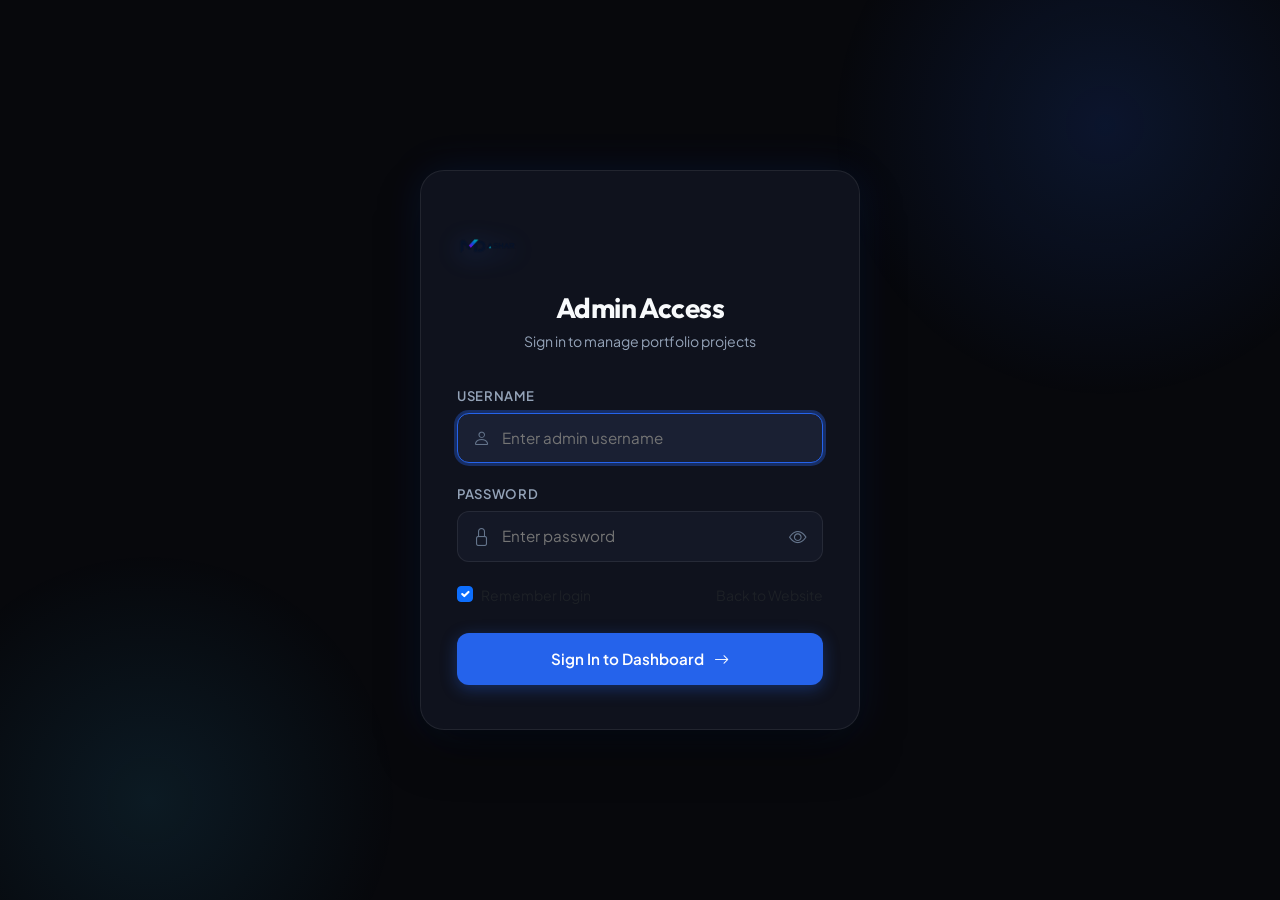
==== ashar35-access/index.html @ 3a95bbca "Add dynamic projects engine and admin dashboard at /ashar35-access" ====
<!DOCTYPE html>
<html lang="en">

<head>
  <base href="../">
  <meta charset="UTF-8">
  <meta name="viewport" content="width=device-width, initial-scale=1.0">
  <title>Admin Dashboard | Mohammed Ashar Portfolio</title>

  <!-- Favicon Logo -->
  <link rel="icon" type="image/png" href="assets/images/Ashar_logo.png">

  <!-- Google Fonts: Plus Jakarta Sans & Outfit -->
  <link rel="preconnect" href="https://fonts.googleapis.com">
  <link rel="preconnect" href="https://fonts.gstatic.com" crossorigin>
  <link
    href="https://fonts.googleapis.com/css2?family=Outfit:wght@400;500;600;700;800;900&family=Plus+Jakarta+Sans:wght@400;500;600;700&display=swap"
    rel="stylesheet">

  <!-- Bootstrap 5.3.3 CSS & Icons -->
  <link href="https://cdn.jsdelivr.net/npm/bootstrap@5.3.3/dist/css/bootstrap.min.css" rel="stylesheet">
  <link rel="stylesheet" href="https://cdn.jsdelivr.net/npm/bootstrap-icons@1.11.3/font/bootstrap-icons.min.css">

  <!-- Main & Admin CSS -->
  <link rel="stylesheet" href="css/style.css">
  <link rel="stylesheet" href="css/admin.css">
</head>

<body class="admin-body">

  <!-- =========================================================================
       1. LOGIN SECTION (Credentials: mohammedasharan35 / Asharan35)
       ========================================================================= -->
  <section class="admin-login-wrapper" id="loginWrapper">
    <div class="admin-login-card">
      <div class="login-brand-header">
        <a href="index.html" title="Back to Portfolio">
          <img src="assets/images/Ashar_logo.png" alt="Mohammed Ashar Logo" class="login-logo-img">
        </a>
        <h1 class="login-title">Admin Access</h1>
        <p class="login-subtitle">Sign in to manage portfolio projects</p>
      </div>

      <div class="login-error-alert" id="loginErrorAlert" role="alert">
        <i class="bi bi-exclamation-triangle-fill"></i>
        <span id="loginErrorMsg">Invalid username or password.</span>
      </div>

      <form id="adminLoginForm" autocomplete="off">
        <div class="admin-form-group">
          <label for="adminUsername" class="admin-form-label">Username</label>
          <div class="admin-input-wrap">
            <i class="bi bi-person admin-input-icon"></i>
            <input type="text" class="admin-input" id="adminUsername" placeholder="Enter admin username" required
              autofocus>
          </div>
        </div>

        <div class="admin-form-group">
          <label for="adminPassword" class="admin-form-label">Password</label>
          <div class="admin-input-wrap">
            <i class="bi bi-lock admin-input-icon"></i>
            <input type="password" class="admin-input" id="adminPassword" placeholder="Enter password" required>
            <button type="button" class="admin-input-password-toggle" id="togglePasswordVisibility"
              title="Toggle password view" aria-label="Toggle password view">
              <i class="bi bi-eye" id="passwordEyeIcon"></i>
            </button>
          </div>
        </div>

        <div class="d-flex align-items-center justify-content-between mb-4">
          <div class="form-check">
            <input class="form-check-input" type="checkbox" id="rememberMeCheckbox" checked>
            <label class="form-check-label text-muted small" for="rememberMeCheckbox">
              Remember login
            </label>
          </div>
          <a href="index.html" class="small text-decoration-none text-muted hover-accent">Back to Website</a>
        </div>

        <button type="submit" class="btn-admin-primary">
          <span>Sign In to Dashboard</span>
          <i class="bi bi-arrow-right"></i>
        </button>
      </form>
    </div>
  </section>

  <!-- =========================================================================
       2. ADMIN DASHBOARD WRAPPER (Shown after authentication)
       ========================================================================= -->
  <div class="admin-dashboard-wrapper" id="dashboardWrapper">

    <!-- Navbar -->
    <header class="admin-navbar">
      <div class="custom-container">
        <div class="admin-nav-inner">
          <div class="d-flex align-items-center gap-2">
            <a href="index.html" class="admin-nav-brand">
              <img src="assets/images/Ashar_logo.png" alt="Ashar Logo">
              <span class="admin-nav-brand-text">Mohammed Ashar</span>
            </a>
            <span class="admin-badge-portal">Admin Hub</span>
          </div>

          <div class="admin-nav-actions">
            <div class="admin-user-pill">
              <span class="admin-status-dot"></span>
              <span>mohammedasharan35</span>
            </div>
            <a href="index.html" class="btn-admin-outline" target="_blank" title="Preview Live Portfolio">
              <i class="bi bi-box-arrow-up-right"></i>
              <span class="d-none d-sm-inline">Live Site</span>
            </a>
            <a href="projects.html" class="btn-admin-outline" target="_blank" title="Preview All Projects Page">
              <i class="bi bi-grid"></i>
              <span class="d-none d-sm-inline">Projects Page</span>
            </a>
            <button type="button" class="btn-admin-outline btn-admin-logout" id="logoutBtn" title="Sign Out">
              <i class="bi bi-box-arrow-right"></i>
              <span class="d-none d-sm-inline">Logout</span>
            </button>
          </div>
        </div>
      </div>
    </header>

    <!-- Main Container -->
    <main class="custom-container pt-3">

      <!-- Metrics Row -->
      <div class="admin-stats-row">
        <div class="admin-stat-card">
          <div class="admin-stat-info">
            <span class="admin-stat-label">Total Projects</span>
            <span class="admin-stat-value" id="statTotalProjects">0</span>
          </div>
          <div class="admin-stat-icon blue">
            <i class="bi bi-folder-fill"></i>
          </div>
        </div>

        <div class="admin-stat-card">
          <div class="admin-stat-info">
            <span class="admin-stat-label">Featured on Home</span>
            <span class="admin-stat-value" id="statFeaturedProjects">0</span>
          </div>
          <div class="admin-stat-icon amber">
            <i class="bi bi-star-fill"></i>
          </div>
        </div>

        <div class="admin-stat-card">
          <div class="admin-stat-info">
            <span class="admin-stat-label">Categories</span>
            <span class="admin-stat-value" id="statCategoriesCount">0</span>
          </div>
          <div class="admin-stat-icon purple">
            <i class="bi bi-tags-fill"></i>
          </div>
        </div>

        <div class="admin-stat-card">
          <div class="admin-stat-info">
            <span class="admin-stat-label">GitHub Sync</span>
            <span class="admin-stat-value fs-5" id="statGithubStatus">Ready</span>
          </div>
          <div class="admin-stat-icon emerald">
            <i class="bi bi-github"></i>
          </div>
        </div>
      </div>

      <!-- Action Toolbar -->
      <div class="admin-toolbar-card">
        <div class="admin-toolbar-left">
          <button type="button" class="btn-admin-primary" id="openAddProjectModalBtn">
            <i class="bi bi-plus-lg"></i>
            <span>Add New Project</span>
          </button>

          <div class="position-relative">
            <i class="bi bi-search position-absolute top-50 start-0 translate-middle-y ms-3 text-secondary"></i>
            <input type="text" class="admin-search-input" id="adminTableSearch" placeholder="Search projects...">
          </div>

          <select class="admin-input py-2" id="adminCategoryFilter" style="width: auto; max-width: 170px;">
            <option value="all">All Categories</option>
            <option value="wordpress">Wordpress</option>
            <option value="dashboard">Dashboard UI</option>
            <option value="landingpage">Landing Page</option>
            <option value="aiml-iot">AI/ML &amp; IOT</option>
          </select>
        </div>

        <div class="admin-toolbar-right">
          <button type="button" class="btn-admin-outline" id="openGithubSyncModalBtn" title="Sync changes to GitHub repository">
            <i class="bi bi-cloud-arrow-up text-primary"></i>
            <span>GitHub Sync</span>
          </button>
          <button type="button" class="btn-admin-outline" id="exportJsonBtn" title="Download projects.json backup">
            <i class="bi bi-download"></i>
            <span>Export JSON</span>
          </button>
          <button type="button" class="btn-admin-outline" id="resetDefaultsBtn" title="Reset to original 14 portfolio projects">
            <i class="bi bi-arrow-counterclockwise"></i>
            <span>Reset Defaults</span>
          </button>
        </div>
      </div>

      <!-- Projects Management Table -->
      <div class="admin-table-container">
        <div class="admin-table-header">
          <h2 class="admin-table-title">Manage Projects</h2>
          <span class="text-muted small" id="tableCountText">Showing 0 projects</span>
        </div>

        <div class="table-responsive">
          <table class="admin-projects-table">
            <thead>
              <tr>
                <th style="width: 70px;">Image</th>
                <th>Title &amp; Link</th>
                <th>Category</th>
                <th>Tags / Tech</th>
                <th class="text-center" style="width: 90px;" title="Shows on Homepage under 'My recent work'">Featured</th>
                <th class="text-end" style="width: 120px;">Actions</th>
              </tr>
            </thead>
            <tbody id="adminProjectsTableBody">
              <!-- Dynamically populated rows -->
            </tbody>
          </table>
        </div>
      </div>

    </main>
  </div>

  <!-- =========================================================================
       3. ADD / EDIT PROJECT MODAL
       ========================================================================= -->
  <div class="admin-modal-backdrop" id="projectModalBackdrop">
    <div class="admin-modal-card">
      <div class="admin-modal-header">
        <h3 class="admin-modal-title" id="projectModalTitle">Add New Project</h3>
        <button type="button" class="admin-modal-close" id="closeProjectModalBtn">
          <i class="bi bi-x-lg"></i>
        </button>
      </div>

      <form id="projectForm">
        <div class="admin-modal-body">
          <input type="hidden" id="formProjectId" value="">

          <!-- Project Title -->
          <div class="admin-form-group">
            <label for="formProjectTitle" class="admin-form-label">Project Title <span class="text-danger">*</span></label>
            <input type="text" class="admin-input ps-3" id="formProjectTitle" placeholder="e.g. AI Medical Assistant" required>
          </div>

          <!-- Category Selection -->
          <div class="row">
            <div class="col-md-6 admin-form-group">
              <label for="formProjectCategory" class="admin-form-label">Category <span class="text-danger">*</span></label>
              <select class="admin-input ps-3" id="formProjectCategory" required>
                <option value="wordpress">Wordpress</option>
                <option value="dashboard">Dashboard UI</option>
                <option value="landingpage">Landing Page</option>
                <option value="aiml-iot">AI/ML &amp; IOT</option>
                <option value="custom">+ Custom Category</option>
              </select>
            </div>
            <div class="col-md-6 admin-form-group">
              <label for="formCategoryLabel" class="admin-form-label">Category Label Display</label>
              <input type="text" class="admin-input ps-3" id="formCategoryLabel" placeholder="e.g. Full Stack" value="Wordpress">
            </div>
          </div>

          <!-- Live URL / Link -->
          <div class="admin-form-group">
            <label for="formProjectUrl" class="admin-form-label">Live Project / Demo URL <span class="text-danger">*</span></label>
            <input type="text" class="admin-input ps-3" id="formProjectUrl" placeholder="https://example.com or GitHub repo link" required>
          </div>

          <!-- Tags / Tech Stack -->
          <div class="admin-form-group">
            <label for="formProjectTags" class="admin-form-label">Tech Stack / Tags (Comma-separated)</label>
            <input type="text" class="admin-input ps-3" id="formProjectTags" placeholder="e.g. Python, YOLOv8, Streamlit, OpenCV">
            <!-- Dynamic Live Pill Preview -->
            <div class="d-flex flex-wrap gap-1 mt-2" id="formPillsPreview"></div>
          </div>

          <!-- Project Description -->
          <div class="admin-form-group">
            <label for="formProjectDesc" class="admin-form-label">Project Description</label>
            <textarea class="admin-input ps-3" id="formProjectDesc" rows="3" placeholder="Brief summary of the architecture, features, and results..."></textarea>
          </div>

          <!-- Project Image (URL or Local File Upload) -->
          <div class="admin-form-group">
            <label class="admin-form-label">Project Image</label>
            <div class="input-group mb-2">
              <input type="text" class="admin-input ps-3" id="formProjectImageUrl" placeholder="Image URL or assets/images/... path">
            </div>
            <div class="d-flex align-items-center gap-2 mb-2">
              <span class="text-muted small">OR Upload local image:</span>
              <input type="file" id="formProjectImageFile" accept="image/*" class="d-none">
              <button type="button" class="btn-admin-outline py-1 px-3 small" id="triggerImageUploadBtn">
                <i class="bi bi-upload"></i> Browse File
              </button>
            </div>
            <!-- Image Preview Box -->
            <div class="admin-img-preview-box" id="formImgPreviewBox">
              <span class="admin-img-preview-empty" id="formImgEmptyText">No image preview</span>
              <img src="" alt="Preview" id="formImgPreview" style="display: none;">
            </div>
          </div>

          <!-- Featured Switch -->
          <div class="form-check form-switch mt-3">
            <input class="form-check-input" type="checkbox" role="switch" id="formProjectFeatured" checked>
            <label class="form-check-label fw-semibold" for="formProjectFeatured">
              Feature on Homepage (shows under "My recent work")
            </label>
          </div>

        </div>

        <div class="admin-modal-footer">
          <button type="button" class="btn-admin-outline" id="cancelProjectModalBtn">Cancel</button>
          <button type="submit" class="btn-admin-primary" style="width: auto;">
            <i class="bi bi-check-lg"></i>
            <span id="saveProjectBtnText">Save Project</span>
          </button>
        </div>
      </form>
    </div>
  </div>

  <!-- =========================================================================
       4. GITHUB CLOUD SYNC MODAL
       ========================================================================= -->
  <div class="admin-modal-backdrop" id="githubSyncModalBackdrop">
    <div class="admin-modal-card">
      <div class="admin-modal-header">
        <h3 class="admin-modal-title">
          <i class="bi bi-github me-2"></i>Sync to GitHub
        </h3>
        <button type="button" class="admin-modal-close" id="closeGithubSyncModalBtn">
          <i class="bi bi-x-lg"></i>
        </button>
      </div>

      <div class="admin-modal-body">
        <p class="text-muted small mb-3">
          Commit the latest projects list directly to your public repository:
          <strong class="text-white">mohammedashar35/Mohammed-Ashar-Portfolio</strong> (branch: <code class="text-info">main</code>, target: <code class="text-info">data/projects.json</code>).
        </p>

        <div class="admin-form-group">
          <label for="ghRepoInput" class="admin-form-label">Repository</label>
          <input type="text" class="admin-input ps-3" id="ghRepoInput" value="mohammedashar35/Mohammed-Ashar-Portfolio">
        </div>

        <div class="admin-form-group">
          <label for="ghBranchInput" class="admin-form-label">Branch</label>
          <input type="text" class="admin-input ps-3" id="ghBranchInput" value="main">
        </div>

        <div class="admin-form-group">
          <label for="ghTokenInput" class="admin-form-label">GitHub Personal Access Token (PAT)</label>
          <div class="admin-input-wrap">
            <input type="password" class="admin-input ps-3 pe-5" id="ghTokenInput" placeholder="github_pat_... or ghp_...">
            <button type="button" class="admin-input-password-toggle" id="toggleGhTokenView" title="Toggle token view">
              <i class="bi bi-eye"></i>
            </button>
          </div>
          <div class="form-text text-muted small mt-1">
            <i class="bi bi-shield-lock me-1"></i>Token is saved securely in your browser's private storage and used only to push commits.
          </div>
        </div>

        <div class="alert alert-info py-2 px-3 small d-none" id="ghSyncAlert"></div>
      </div>

      <div class="admin-modal-footer">
        <button type="button" class="btn-admin-outline" id="cancelGithubSyncBtn">Close</button>
        <button type="button" class="btn-admin-primary" id="startGithubSyncBtn" style="width: auto;">
          <i class="bi bi-cloud-arrow-up"></i>
          <span>Push to GitHub</span>
        </button>
      </div>
    </div>
  </div>

  <!-- =========================================================================
       5. NOTIFICATION TOAST
       ========================================================================= -->
  <div class="admin-toast" id="adminToast" role="alert" aria-live="assertive" aria-atomic="true">
    <i class="bi bi-check-circle-fill fs-5" id="toastIcon"></i>
    <span id="toastMessage">Action completed successfully.</span>
  </div>

  <!-- Scripts -->
  <script src="js/projects.js"></script>
  <script>
    (function () {
      'use strict';

      // Required Admin Credentials
      const AUTH_USERNAME = 'mohammedasharan35';
      const AUTH_PASSWORD = 'Asharan35';
      const AUTH_SESSION_KEY = 'ashar_admin_authenticated';
      const GH_TOKEN_STORAGE_KEY = 'ashar_admin_gh_token';

      // DOM Elements
      const loginWrapper = document.getElementById('loginWrapper');
      const dashboardWrapper = document.getElementById('dashboardWrapper');
      const adminLoginForm = document.getElementById('adminLoginForm');
      const adminUsername = document.getElementById('adminUsername');
      const adminPassword = document.getElementById('adminPassword');
      const loginErrorAlert = document.getElementById('loginErrorAlert');
      const loginErrorMsg = document.getElementById('loginErrorMsg');
      const rememberMeCheckbox = document.getElementById('rememberMeCheckbox');
      const togglePasswordVisibility = document.getElementById('togglePasswordVisibility');
      const passwordEyeIcon = document.getElementById('passwordEyeIcon');
      const logoutBtn = document.getElementById('logoutBtn');

      // Table & Metrics Elements
      const tableBody = document.getElementById('adminProjectsTableBody');
      const tableCountText = document.getElementById('tableCountText');
      const statTotalProjects = document.getElementById('statTotalProjects');
      const statFeaturedProjects = document.getElementById('statFeaturedProjects');
      const statCategoriesCount = document.getElementById('statCategoriesCount');
      const statGithubStatus = document.getElementById('statGithubStatus');
      const adminTableSearch = document.getElementById('adminTableSearch');
      const adminCategoryFilter = document.getElementById('adminCategoryFilter');

      // Project Modal Elements
      const projectModalBackdrop = document.getElementById('projectModalBackdrop');
      const projectModalTitle = document.getElementById('projectModalTitle');
      const openAddProjectModalBtn = document.getElementById('openAddProjectModalBtn');
      const closeProjectModalBtn = document.getElementById('closeProjectModalBtn');
      const cancelProjectModalBtn = document.getElementById('cancelProjectModalBtn');
      const projectForm = document.getElementById('projectForm');
      const formProjectId = document.getElementById('formProjectId');
      const formProjectTitle = document.getElementById('formProjectTitle');
      const formProjectCategory = document.getElementById('formProjectCategory');
      const formCategoryLabel = document.getElementById('formCategoryLabel');
      const formProjectUrl = document.getElementById('formProjectUrl');
      const formProjectTags = document.getElementById('formProjectTags');
      const formPillsPreview = document.getElementById('formPillsPreview');
      const formProjectDesc = document.getElementById('formProjectDesc');
      const formProjectImageUrl = document.getElementById('formProjectImageUrl');
      const formProjectImageFile = document.getElementById('formProjectImageFile');
      const triggerImageUploadBtn = document.getElementById('triggerImageUploadBtn');
      const formImgPreview = document.getElementById('formImgPreview');
      const formImgEmptyText = document.getElementById('formImgEmptyText');
      const formProjectFeatured = document.getElementById('formProjectFeatured');
      const saveProjectBtnText = document.getElementById('saveProjectBtnText');

      // GitHub Sync Modal Elements
      const githubSyncModalBackdrop = document.getElementById('githubSyncModalBackdrop');
      const openGithubSyncModalBtn = document.getElementById('openGithubSyncModalBtn');
      const closeGithubSyncModalBtn = document.getElementById('closeGithubSyncModalBtn');
      const cancelGithubSyncBtn = document.getElementById('cancelGithubSyncBtn');
      const ghRepoInput = document.getElementById('ghRepoInput');
      const ghBranchInput = document.getElementById('ghBranchInput');
      const ghTokenInput = document.getElementById('ghTokenInput');
      const toggleGhTokenView = document.getElementById('toggleGhTokenView');
      const startGithubSyncBtn = document.getElementById('startGithubSyncBtn');
      const ghSyncAlert = document.getElementById('ghSyncAlert');

      // Action Buttons
      const exportJsonBtn = document.getElementById('exportJsonBtn');
      const resetDefaultsBtn = document.getElementById('resetDefaultsBtn');
      const adminToast = document.getElementById('adminToast');
      const toastIcon = document.getElementById('toastIcon');
      const toastMessage = document.getElementById('toastMessage');

      let toastTimer = null;

      // -----------------------------------------------------------------------
      // AUTHENTICATION CONTROLLER
      // -----------------------------------------------------------------------
      function isAuthenticated() {
        return sessionStorage.getItem(AUTH_SESSION_KEY) === 'true' ||
          localStorage.getItem(AUTH_SESSION_KEY) === 'true';
      }

      function setAuthenticated(remember) {
        sessionStorage.setItem(AUTH_SESSION_KEY, 'true');
        if (remember) {
          localStorage.setItem(AUTH_SESSION_KEY, 'true');
        }
      }

      function clearAuth() {
        sessionStorage.removeItem(AUTH_SESSION_KEY);
        localStorage.removeItem(AUTH_SESSION_KEY);
      }

      function showLogin() {
        loginWrapper.style.display = 'flex';
        dashboardWrapper.style.display = 'none';
        adminPassword.value = '';
      }

      function showDashboard() {
        loginWrapper.style.display = 'none';
        dashboardWrapper.style.display = 'block';
        loadDashboardData();
        checkGitHubTokenStatus();
      }

      // Password toggle
      togglePasswordVisibility.addEventListener('click', function () {
        const isPassword = adminPassword.type === 'password';
        adminPassword.type = isPassword ? 'text' : 'password';
        passwordEyeIcon.className = isPassword ? 'bi bi-eye-slash' : 'bi bi-eye';
      });

      // Login form submission
      adminLoginForm.addEventListener('submit', function (e) {
        e.preventDefault();
        const enteredUser = adminUsername.value.trim();
        const enteredPass = adminPassword.value;

        if (enteredUser === AUTH_USERNAME && enteredPass === AUTH_PASSWORD) {
          loginErrorAlert.style.display = 'none';
          setAuthenticated(rememberMeCheckbox.checked);
          showToast('Welcome back, Mohammed Ashar!', 'success');
          showDashboard();
        } else {
          loginErrorAlert.style.display = 'flex';
          loginErrorMsg.textContent = 'Invalid credentials. Please verify your username and password.';
          adminPassword.focus();
        }
      });

      // Logout
      logoutBtn.addEventListener('click', function () {
        clearAuth();
        showToast('Signed out successfully.', 'success');
        showLogin();
      });

      // -----------------------------------------------------------------------
      // TOAST NOTIFICATIONS
      // -----------------------------------------------------------------------
      function showToast(message, type = 'success') {
        clearTimeout(toastTimer);
        toastMessage.textContent = message;
        adminToast.className = `admin-toast show ${type}`;

        if (type === 'success') {
          toastIcon.className = 'bi bi-check-circle-fill text-success fs-5';
        } else if (type === 'error') {
          toastIcon.className = 'bi bi-exclamation-circle-fill text-danger fs-5';
        } else {
          toastIcon.className = 'bi bi-info-circle-fill text-info fs-5';
        }

        toastTimer = setTimeout(() => {
          adminToast.classList.remove('show');
        }, 3500);
      }

      // -----------------------------------------------------------------------
      // DATA & METRICS CONTROLLER
      // -----------------------------------------------------------------------
      function loadDashboardData() {
        const projects = window.PortfolioProjects ? window.PortfolioProjects.getAllSync() : [];
        updateMetrics(projects);
        renderTableRows(projects);
      }

      function updateMetrics(projects) {
        statTotalProjects.textContent = projects.length;
        statFeaturedProjects.textContent = projects.filter(p => p.featured).length;

        const uniqueCategories = new Set(projects.map(p => p.category));
        statCategoriesCount.textContent = uniqueCategories.size;
      }

      function getCategoryBadgeClass(category) {
        switch (category) {
          case 'wordpress': return 'badge-wordpress';
          case 'dashboard': return 'badge-dashboard';
          case 'landingpage': return 'badge-landingpage';
          case 'aiml-iot': return 'badge-aiml-iot';
          default: return 'badge-custom';
        }
      }

      function renderTableRows(projects) {
        const search = (adminTableSearch.value || '').toLowerCase().trim();
        const catFilter = adminCategoryFilter.value;

        const filtered = projects.filter(p => {
          const matchesCat = catFilter === 'all' || p.category === catFilter;
          const matchesSearch = !search ||
            (p.title || '').toLowerCase().includes(search) ||
            (p.tags || '').toLowerCase().includes(search) ||
            (p.description || '').toLowerCase().includes(search);
          return matchesCat && matchesSearch;
        });

        tableCountText.textContent = `Showing ${filtered.length} of ${projects.length} projects`;

        if (filtered.length === 0) {
          tableBody.innerHTML = `
            <tr>
              <td colspan="6" class="text-center py-5 text-muted">
                <i class="bi bi-folder-x fs-1 d-block mb-2"></i>
                No matching projects found.
              </td>
            </tr>
          `;
          return;
        }

        tableBody.innerHTML = filtered.map(p => {
          const badgeClass = getCategoryBadgeClass(p.category);
          const pillsHtml = (p.pills || [])
            .slice(0, 3)
            .map(tag => `<span class="admin-pill-tag">${escapeHtml(tag)}</span>`)
            .join(' ');

          const isFeatured = Boolean(p.featured);
          const featuredStarClass = isFeatured ? 'bi-star-fill active' : 'bi-star inactive';
          const featuredTitle = isFeatured ? 'Featured on Homepage (Click to unfeature)' : 'Not featured (Click to feature on home)';

          return `
            <tr data-id="${p.id}">
              <td>
                <img src="${escapeHtml(p.image || 'assets/images/Ashar_logo.png')}"
                     alt="${escapeHtml(p.title)}" class="project-thumb-preview"
                     onerror="this.onerror=null;this.src='assets/images/Ashar_logo.png';">
              </td>
              <td>
                <a href="${escapeHtml(p.url || '#')}" target="_blank" class="project-title-link">
                  ${escapeHtml(p.title)} <i class="bi bi-arrow-up-right small text-muted"></i>
                </a>
                <span class="small text-muted d-block text-truncate" style="max-width: 280px;">${escapeHtml(p.description || '')}</span>
              </td>
              <td>
                <span class="project-category-badge ${badgeClass}">${escapeHtml(p.categoryLabel || p.category)}</span>
              </td>
              <td>
                <div class="admin-pills-wrap">${pillsHtml}</div>
              </td>
              <td class="text-center">
                <i class="bi ${featuredStarClass} admin-featured-toggle" data-action="toggle-featured" data-id="${p.id}" title="${featuredTitle}"></i>
              </td>
              <td>
                <div class="admin-action-btn-group justify-content-end">
                  <button type="button" class="btn-icon-action" data-action="edit" data-id="${p.id}" title="Edit Project">
                    <i class="bi bi-pencil"></i>
                  </button>
                  <a href="${escapeHtml(p.url || '#')}" target="_blank" class="btn-icon-action" title="Visit Live Site">
                    <i class="bi bi-box-arrow-up-right"></i>
                  </a>
                  <button type="button" class="btn-icon-action delete" data-action="delete" data-id="${p.id}" title="Delete Project">
                    <i class="bi bi-trash3"></i>
                  </button>
                </div>
              </td>
            </tr>
          `;
        }).join('');
      }

      function escapeHtml(str) {
        if (!str) return '';
        return String(str).replace(/[&<>'"]/g, tag => ({ '&': '&amp;', '<': '&lt;', '>': '&gt;', "'": '&#39;', '"': '&quot;' }[tag] || tag));
      }

      // Search & Category Filters
      adminTableSearch.addEventListener('input', () => loadDashboardData());
      adminCategoryFilter.addEventListener('change', () => loadDashboardData());

      // Table Row Actions (Event Delegation)
      tableBody.addEventListener('click', function (e) {
        const toggleBtn = e.target.closest('[data-action="toggle-featured"]');
        if (toggleBtn) {
          const id = toggleBtn.getAttribute('data-id');
          const isNowFeatured = window.PortfolioProjects.toggleFeatured(id);
          showToast(isNowFeatured ? 'Project featured on Homepage.' : 'Project removed from Homepage features.', 'success');
          loadDashboardData();
          return;
        }

        const editBtn = e.target.closest('[data-action="edit"]');
        if (editBtn) {
          const id = editBtn.getAttribute('data-id');
          openEditModal(id);
          return;
        }

        const deleteBtn = e.target.closest('[data-action="delete"]');
        if (deleteBtn) {
          const id = deleteBtn.getAttribute('data-id');
          const projects = window.PortfolioProjects.getAllSync();
          const target = projects.find(p => p.id === id);
          if (confirm(`Are you sure you want to delete "${target ? target.title : 'this project'}"?`)) {
            window.PortfolioProjects.delete(id);
            showToast('Project deleted successfully.', 'success');
            loadDashboardData();
          }
        }
      });

      // -----------------------------------------------------------------------
      // ADD / EDIT PROJECT MODAL CONTROLLER
      // -----------------------------------------------------------------------
      function openAddModal() {
        formProjectId.value = '';
        projectModalTitle.textContent = 'Add New Project';
        saveProjectBtnText.textContent = 'Save Project';
        projectForm.reset();
        formCategoryLabel.value = 'Wordpress';
        formProjectFeatured.checked = true;
        updatePillsPreview('');
        updateImagePreview('');
        projectModalBackdrop.style.display = 'flex';
        formProjectTitle.focus();
      }

      function openEditModal(id) {
        const projects = window.PortfolioProjects.getAllSync();
        const project = projects.find(p => p.id === id);
        if (!project) return;

        formProjectId.value = project.id;
        projectModalTitle.textContent = 'Edit Project: ' + project.title;
        saveProjectBtnText.textContent = 'Update Project';

        formProjectTitle.value = project.title || '';
        
        // Category selection
        const knownCategories = ['wordpress', 'dashboard', 'landingpage', 'aiml-iot'];
        if (knownCategories.includes(project.category)) {
          formProjectCategory.value = project.category;
        } else {
          formProjectCategory.value = 'custom';
        }
        formCategoryLabel.value = project.categoryLabel || project.category || '';
        formProjectUrl.value = project.url || '';
        formProjectTags.value = project.tags || (project.pills ? project.pills.join(', ') : '');
        formProjectDesc.value = project.description || '';
        formProjectImageUrl.value = project.image || '';
        formProjectFeatured.checked = Boolean(project.featured);

        updatePillsPreview(formProjectTags.value);
        updateImagePreview(project.image || '');

        projectModalBackdrop.style.display = 'flex';
      }

      function closeProjectModal() {
        projectModalBackdrop.style.display = 'none';
      }

      openAddProjectModalBtn.addEventListener('click', openAddModal);
      closeProjectModalBtn.addEventListener('click', closeProjectModal);
      cancelProjectModalBtn.addEventListener('click', closeProjectModal);

      // Category change updates category label default
      formProjectCategory.addEventListener('change', function () {
        const val = this.value;
        if (val === 'wordpress') formCategoryLabel.value = 'Wordpress';
        else if (val === 'dashboard') formCategoryLabel.value = 'Dashboard UI';
        else if (val === 'landingpage') formCategoryLabel.value = 'Landing Page';
        else if (val === 'aiml-iot') formCategoryLabel.value = 'AI/ML & IOT';
        else formCategoryLabel.value = '';
      });

      // Tags input dynamic live pills preview
      formProjectTags.addEventListener('input', function () {
        updatePillsPreview(this.value);
      });

      function updatePillsPreview(tagsStr) {
        const tags = tagsStr.split(',').map(s => s.trim()).filter(Boolean);
        if (tags.length === 0) {
          formPillsPreview.innerHTML = '<span class="text-muted small">Type tags above to preview pill badges</span>';
          return;
        }
        formPillsPreview.innerHTML = tags.map(t => `<span class="work-pill">${escapeHtml(t)}</span>`).join('');
      }

      // Image URL input live preview
      formProjectImageUrl.addEventListener('input', function () {
        updateImagePreview(this.value);
      });

      // Image upload handling
      triggerImageUploadBtn.addEventListener('click', () => formProjectImageFile.click());
      formProjectImageFile.addEventListener('change', function (e) {
        const file = e.target.files[0];
        if (!file) return;

        const reader = new FileReader();
        reader.onload = function (evt) {
          const dataUrl = evt.target.result;
          formProjectImageUrl.value = dataUrl;
          updateImagePreview(dataUrl);
          showToast('Image uploaded and previewed.', 'info');
        };
        reader.readAsDataURL(file);
      });

      function updateImagePreview(src) {
        if (src && src.trim()) {
          formImgPreview.src = src;
          formImgPreview.style.display = 'block';
          formImgEmptyText.style.display = 'none';
        } else {
          formImgPreview.src = '';
          formImgPreview.style.display = 'none';
          formImgEmptyText.style.display = 'block';
        }
      }

      // Project Form Submission (Add or Update)
      projectForm.addEventListener('submit', function (e) {
        e.preventDefault();

        const id = formProjectId.value;
        const title = formProjectTitle.value.trim();
        let category = formProjectCategory.value;
        const categoryLabel = formCategoryLabel.value.trim() || 'Project';
        if (category === 'custom') {
          category = categoryLabel.toLowerCase().replace(/[^a-z0-9]/g, '-');
        }

        const url = formProjectUrl.value.trim();
        const tags = formProjectTags.value.trim();
        const description = formProjectDesc.value.trim();
        const image = formProjectImageUrl.value.trim() || 'assets/images/Ashar_logo.png';
        const featured = formProjectFeatured.checked;

        const pills = tags.split(',').map(s => s.trim()).filter(Boolean);

        const projectData = {
          title,
          category,
          categoryLabel,
          url,
          tags,
          pills,
          description,
          image,
          imageAlt: title,
          featured
        };

        if (id) {
          // Update existing
          window.PortfolioProjects.update(id, projectData);
          showToast(`Updated "${title}" successfully.`, 'success');
        } else {
          // Add new
          window.PortfolioProjects.add(projectData);
          showToast(`Added "${title}" to your portfolio!`, 'success');
        }

        closeProjectModal();
        loadDashboardData();
      });

      // -----------------------------------------------------------------------
      // GITHUB CLOUD SYNC CONTROLLER
      // -----------------------------------------------------------------------
      function checkGitHubTokenStatus() {
        const token = localStorage.getItem(GH_TOKEN_STORAGE_KEY);
        if (token) {
          statGithubStatus.textContent = 'Connected';
          statGithubStatus.classList.remove('text-muted');
          statGithubStatus.classList.add('text-success');
        } else {
          statGithubStatus.textContent = 'Not Connected';
          statGithubStatus.classList.remove('text-success');
          statGithubStatus.classList.add('text-muted');
        }
      }

      function openGithubSyncModal() {
        const savedToken = localStorage.getItem(GH_TOKEN_STORAGE_KEY) || '';
        ghTokenInput.value = savedToken;
        ghSyncAlert.className = 'alert alert-info py-2 px-3 small d-none';
        githubSyncModalBackdrop.style.display = 'flex';
      }

      function closeGithubSyncModal() {
        githubSyncModalBackdrop.style.display = 'none';
      }

      openGithubSyncModalBtn.addEventListener('click', openGithubSyncModal);
      closeGithubSyncModalBtn.addEventListener('click', closeGithubSyncModal);
      cancelGithubSyncBtn.addEventListener('click', closeGithubSyncModal);

      toggleGhTokenView.addEventListener('click', function () {
        const isPassword = ghTokenInput.type === 'password';
        ghTokenInput.type = isPassword ? 'text' : 'password';
        this.innerHTML = isPassword ? '<i class="bi bi-eye-slash"></i>' : '<i class="bi bi-eye"></i>';
      });

      startGithubSyncBtn.addEventListener('click', async function () {
        const token = ghTokenInput.value.trim();
        const repo = ghRepoInput.value.trim() || 'mohammedashar35/Mohammed-Ashar-Portfolio';
        const branch = ghBranchInput.value.trim() || 'main';

        if (!token) {
          ghSyncAlert.className = 'alert alert-warning py-2 px-3 small d-block';
          ghSyncAlert.textContent = 'Please enter your GitHub Personal Access Token to commit changes.';
          ghTokenInput.focus();
          return;
        }

        // Save token to localStorage for convenience
        localStorage.setItem(GH_TOKEN_STORAGE_KEY, token);
        checkGitHubTokenStatus();

        startGithubSyncBtn.disabled = true;
        startGithubSyncBtn.innerHTML = '<span class="spinner-border spinner-border-sm me-1"></span> Syncing...';
        ghSyncAlert.className = 'alert alert-info py-2 px-3 small d-block';
        ghSyncAlert.textContent = 'Contacting GitHub REST API and pushing data/projects.json...';

        try {
          const result = await window.PortfolioProjects.syncToGitHub(token, repo, branch);
          ghSyncAlert.className = 'alert alert-success py-2 px-3 small d-block';
          ghSyncAlert.innerHTML = `<i class="bi bi-check-circle-fill me-1"></i> Success! Committed to GitHub repository (${branch} branch). Commit SHA: <code>${result.commit.sha.substring(0, 7)}</code>.`;
          showToast('Changes committed directly to GitHub repository!', 'success');
        } catch (err) {
          ghSyncAlert.className = 'alert alert-danger py-2 px-3 small d-block';
          ghSyncAlert.innerHTML = `<i class="bi bi-exclamation-triangle-fill me-1"></i> Sync Failed: ${escapeHtml(err.message)}`;
          showToast('GitHub Sync Failed. Check token permissions.', 'error');
        } finally {
          startGithubSyncBtn.disabled = false;
          startGithubSyncBtn.innerHTML = '<i class="bi bi-cloud-arrow-up"></i> <span>Push to GitHub</span>';
        }
      });

      // -----------------------------------------------------------------------
      // EXPORT & RESET CONTROLLERS
      // -----------------------------------------------------------------------
      exportJsonBtn.addEventListener('click', function () {
        const projects = window.PortfolioProjects.getAllSync();
        const blob = new Blob([JSON.stringify(projects, null, 2)], { type: 'application/json' });
        const url = URL.createObjectURL(blob);
        const a = document.createElement('a');
        a.href = url;
        a.download = 'projects.json';
        document.body.appendChild(a);
        a.click();
        document.body.removeChild(a);
        URL.revokeObjectURL(url);
        showToast('Downloaded projects.json backup.', 'info');
      });

      resetDefaultsBtn.addEventListener('click', function () {
        if (confirm('Are you sure you want to reset all projects back to the original 14 portfolio items?')) {
          window.PortfolioProjects.resetToDefaults();
          showToast('Portfolio projects reset to default.', 'success');
          loadDashboardData();
        }
      });

      // -----------------------------------------------------------------------
      // INITIALIZATION
      // -----------------------------------------------------------------------
      if (isAuthenticated()) {
        showDashboard();
      } else {
        showLogin();
      }

    })();
  </script>
</body>

</html>
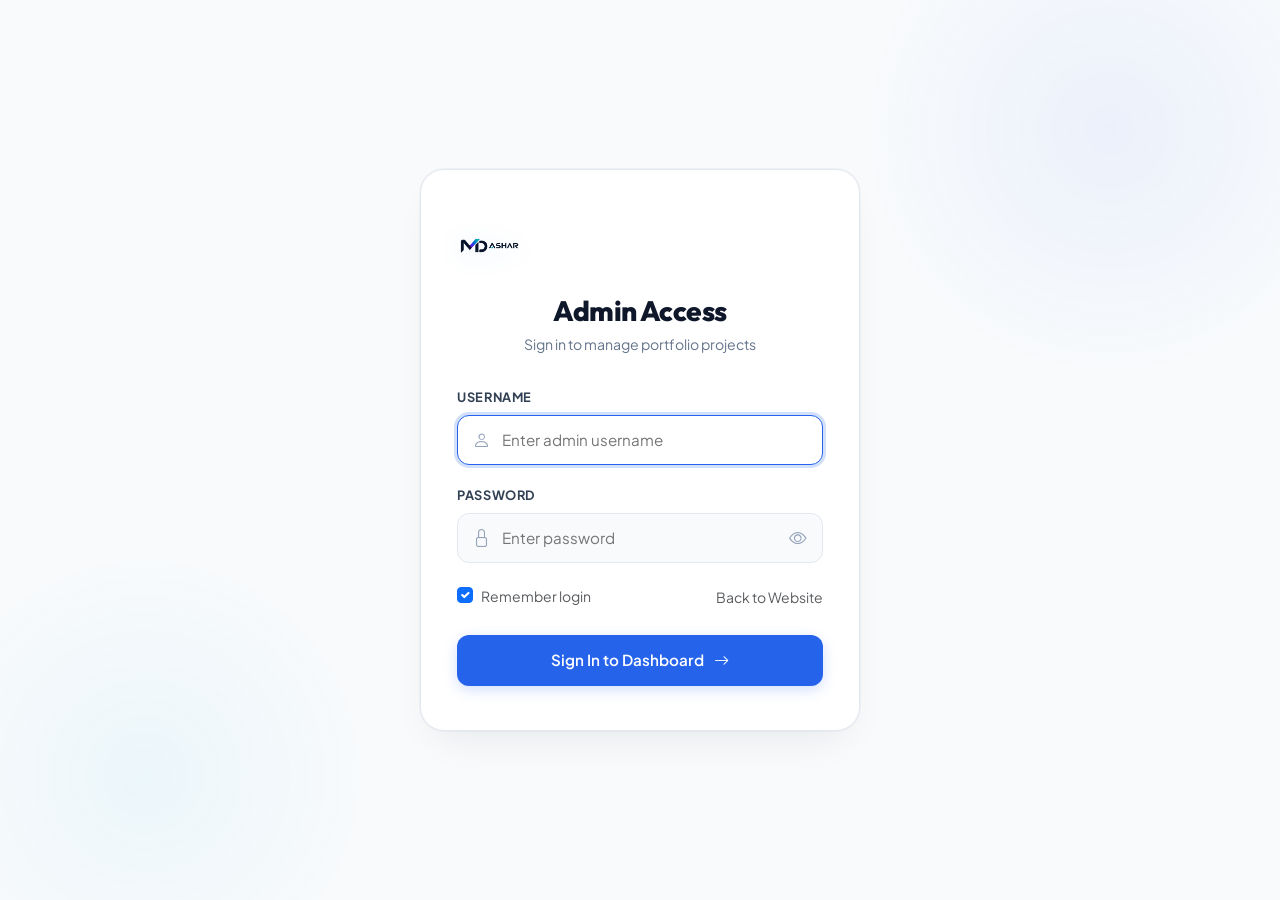
==== commit 12a9fbf2: "Add signature MD Ashar page preloader and redesign admin dashboard to light theme matching website f" ====
--- a/ashar35-access/index.html
+++ b/ashar35-access/index.html
@@ -24,9 +24,48 @@
   <!-- Main & Admin CSS -->
   <link rel="stylesheet" href="css/style.css">
   <link rel="stylesheet" href="css/admin.css">
+  <!-- Signature Page Preloader -->
+  <link rel="stylesheet" href="css/preloader.css">
 </head>
 
 <body class="admin-body">
+
+  <!-- ======================================================================
+       PAGE PRELOADER (Exact match to MD ASHAR Signature Loader)
+       ====================================================================== -->
+  <div class="site-preloader" id="sitePreloader">
+    <div class="preloader-content">
+      <div class="preloader-orbit-wrap">
+        <div class="preloader-orbit-track"></div>
+        <svg class="preloader-orbit-svg" viewBox="0 0 180 180">
+          <defs>
+            <linearGradient id="preloaderOrbitGradient" x1="0%" y1="0%" x2="100%" y2="100%">
+              <stop offset="0%" stop-color="#3b82f6" stop-opacity="0.15" />
+              <stop offset="60%" stop-color="#2563eb" stop-opacity="0.8" />
+              <stop offset="100%" stop-color="#00d2ff" stop-opacity="1" />
+            </linearGradient>
+          </defs>
+          <circle class="preloader-orbit-path" cx="90" cy="90" r="84" />
+        </svg>
+        <div class="preloader-dot-orbit">
+          <div class="preloader-orbiting-dot"></div>
+        </div>
+        <div class="preloader-center-logo">
+          <img src="assets/images/Ashar_logo.png" alt="MD Ashar Logo" class="preloader-logo-img">
+        </div>
+      </div>
+      <h2 class="preloader-title">MD ASHAR</h2>
+      <div class="preloader-progress-track">
+        <div class="preloader-progress-bar" id="preloaderProgressBar"></div>
+      </div>
+      <div class="preloader-percent-text" id="preloaderPercentText">LOADING... 0%</div>
+      <div class="preloader-accent-divider">
+        <span class="preloader-divider-line"></span>
+        <span class="preloader-divider-slashes">//</span>
+        <span class="preloader-divider-line"></span>
+      </div>
+    </div>
+  </div>
 
   <!-- =========================================================================
        1. LOGIN SECTION (Credentials: mohammedasharan35 / Asharan35)
@@ -356,7 +395,7 @@
       <div class="admin-modal-body">
         <p class="text-muted small mb-3">
           Commit the latest projects list directly to your public repository:
-          <strong class="text-white">mohammedashar35/Mohammed-Ashar-Portfolio</strong> (branch: <code class="text-info">main</code>, target: <code class="text-info">data/projects.json</code>).
+          <strong class="text-dark">mohammedashar35/Mohammed-Ashar-Portfolio</strong> (branch: <code class="text-info">main</code>, target: <code class="text-info">data/projects.json</code>).
         </p>
 
         <div class="admin-form-group">
@@ -405,6 +444,7 @@
 
   <!-- Scripts -->
   <script src="js/projects.js"></script>
+  <script src="js/preloader.js"></script>
   <script>
     (function () {
       'use strict';
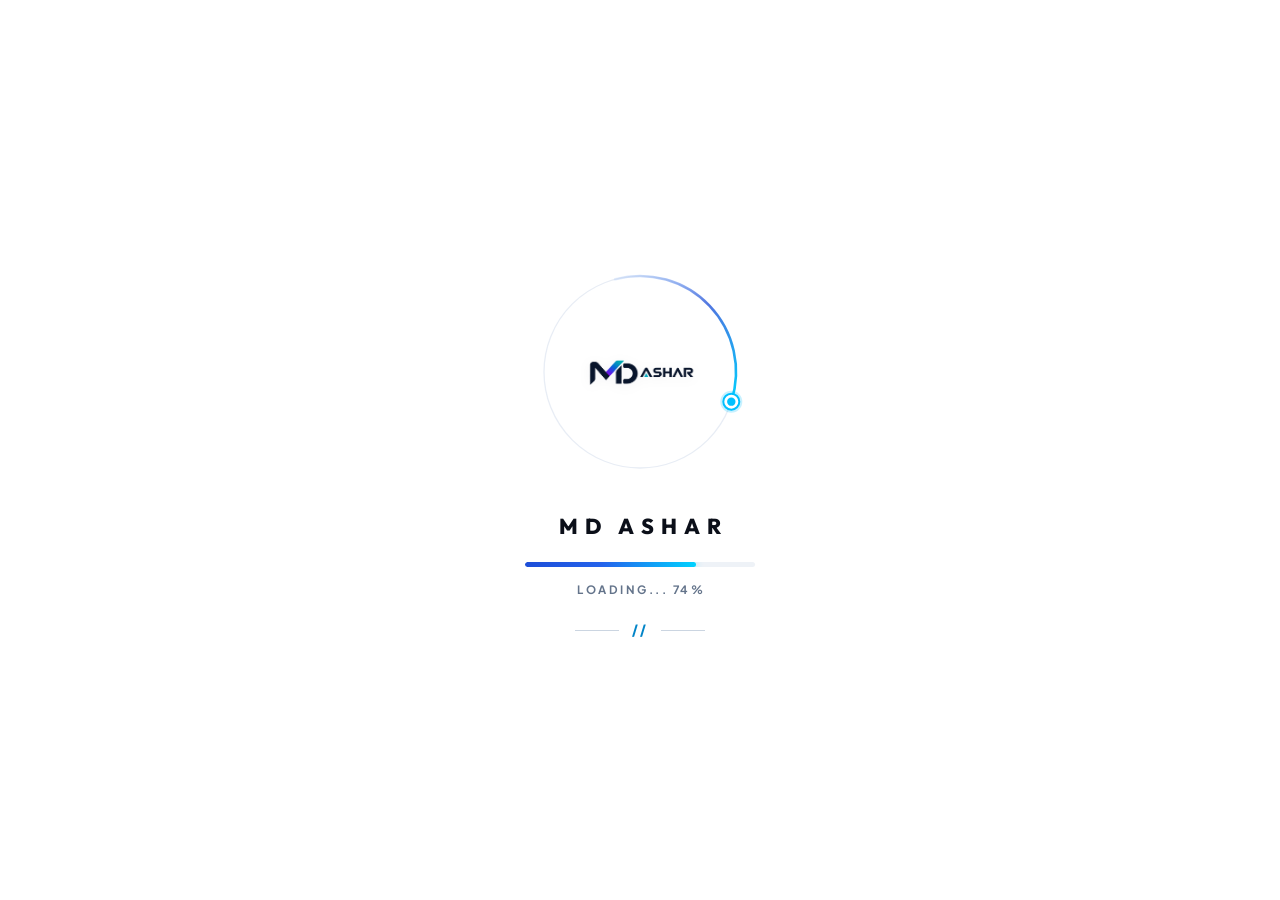
==== commit 92b93647: "Refine page preloader orbit ring and concentric target dot to perfectly match reference" ====
--- a/ashar35-access/index.html
+++ b/ashar35-access/index.html
@@ -36,20 +36,25 @@
   <div class="site-preloader" id="sitePreloader">
     <div class="preloader-content">
       <div class="preloader-orbit-wrap">
-        <div class="preloader-orbit-track"></div>
-        <svg class="preloader-orbit-svg" viewBox="0 0 180 180">
+        <svg class="preloader-orbit-svg" viewBox="0 0 220 220">
           <defs>
-            <linearGradient id="preloaderOrbitGradient" x1="0%" y1="0%" x2="100%" y2="100%">
-              <stop offset="0%" stop-color="#3b82f6" stop-opacity="0.15" />
-              <stop offset="60%" stop-color="#2563eb" stop-opacity="0.8" />
+            <linearGradient id="orbitArcGrad" x1="0%" y1="0%" x2="100%" y2="100%">
+              <stop offset="0%" stop-color="#3b82f6" stop-opacity="0.1" />
+              <stop offset="50%" stop-color="#1d4ed8" stop-opacity="0.75" />
               <stop offset="100%" stop-color="#00d2ff" stop-opacity="1" />
             </linearGradient>
           </defs>
-          <circle class="preloader-orbit-path" cx="90" cy="90" r="84" />
+          <!-- Faint Static Outer Orbit Track -->
+          <circle cx="110" cy="110" r="96" fill="none" stroke="#e8edf5" stroke-width="1.3" />
+          <!-- Rotating Connected Arc and Concentric Target Dot -->
+          <g class="preloader-orbit-spinner">
+            <path d="M 85.15 17.27 A 96 96 0 0 1 201.30 139.67" fill="none" stroke="url(#orbitArcGrad)" stroke-width="2.6" stroke-linecap="round" />
+            <!-- Concentric Bullseye Marker at the Tip -->
+            <circle cx="201.30" cy="139.67" r="11" fill="rgba(0, 192, 255, 0.22)" />
+            <circle cx="201.30" cy="139.67" r="8" fill="#ffffff" stroke="#00c0ff" stroke-width="2" />
+            <circle cx="201.30" cy="139.67" r="4.2" fill="#00c0ff" />
+          </g>
         </svg>
-        <div class="preloader-dot-orbit">
-          <div class="preloader-orbiting-dot"></div>
-        </div>
         <div class="preloader-center-logo">
           <img src="assets/images/Ashar_logo.png" alt="MD Ashar Logo" class="preloader-logo-img">
         </div>
